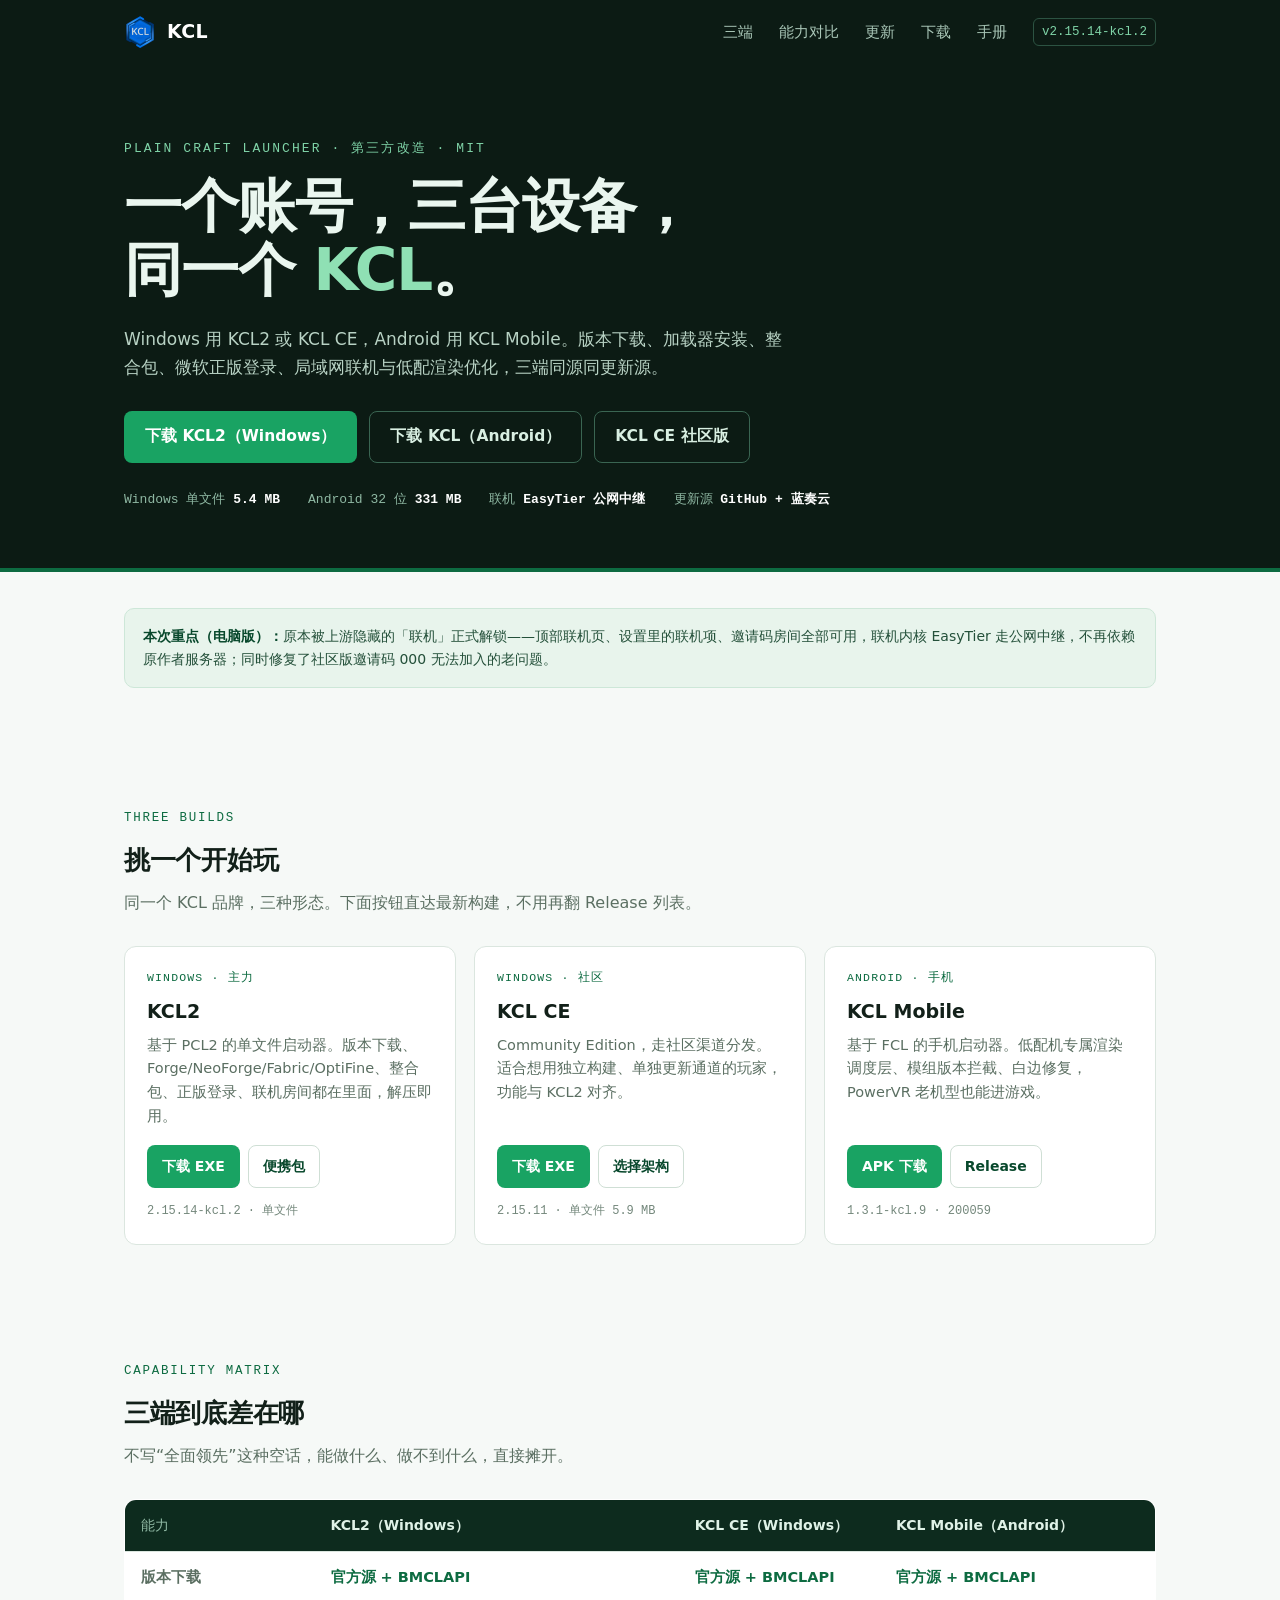
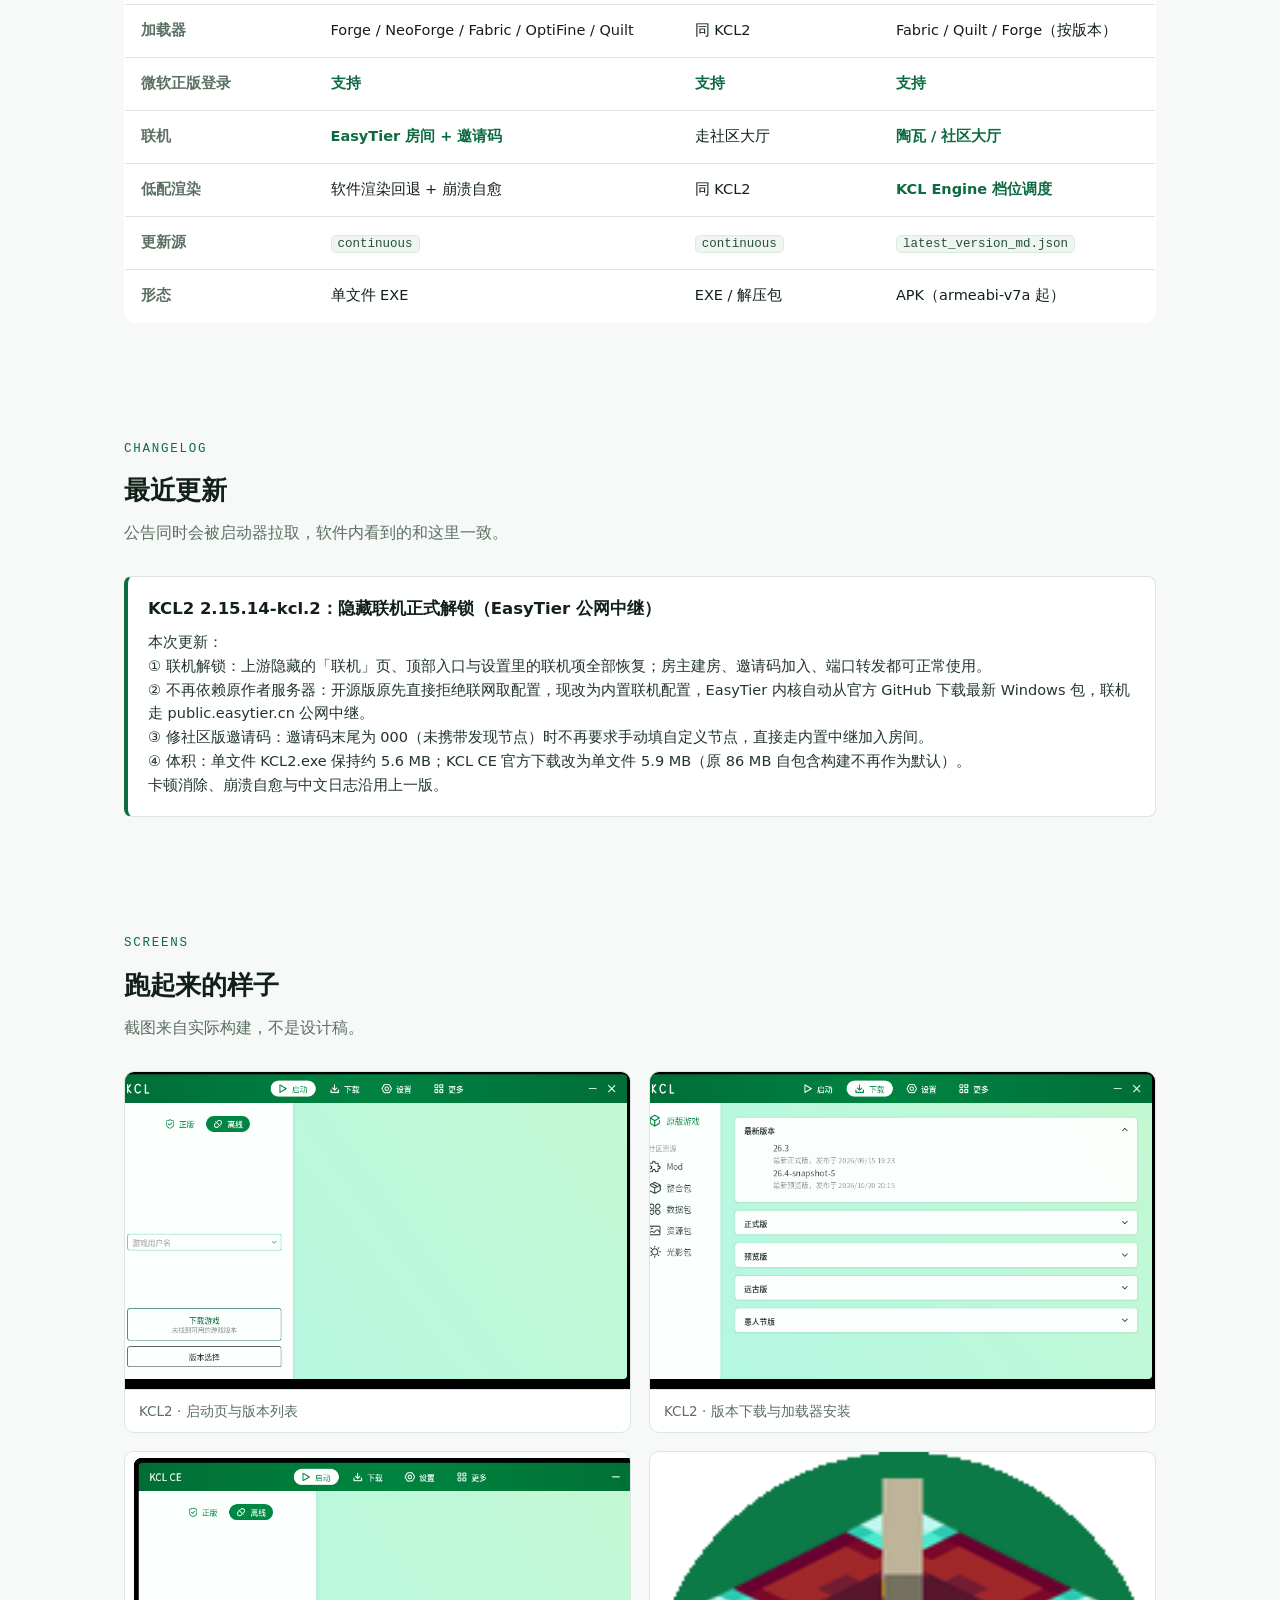
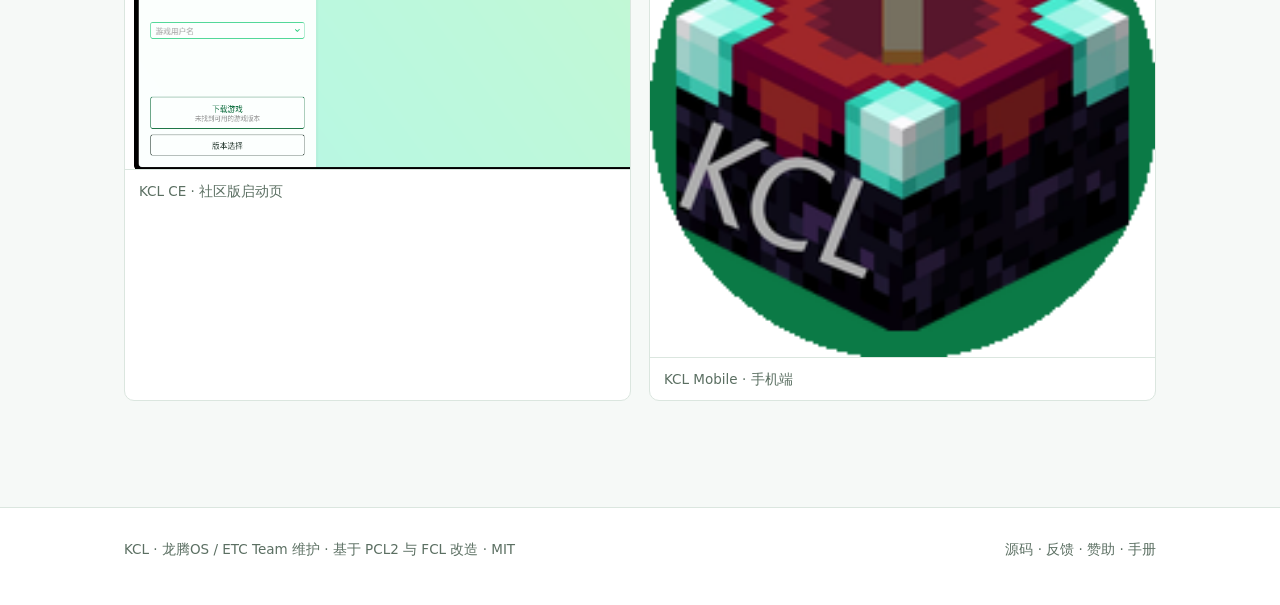
==== index.html @ f0f4d87a "deploy: site update 8f0c1348a85787eb7b6ca7f1486d48c932dc499e" ====
<!doctype html>
<html lang="zh-CN">
<head>
<meta charset="utf-8">
<meta name="viewport" content="width=device-width,initial-scale=1">
<title>KCL · Minecraft 启动器家族</title>
<meta name="description" content="KCL 是三端 Minecraft 启动器：Windows 的 KCL2 与 KCL CE、Android 的 KCL Mobile。基于 PCL2 与 FCL 改造，自带下载加速、正版登录、联机大厅与低配渲染优化。">
<link rel="icon" type="image/x-icon" href="favicon.ico">
<link rel="apple-touch-icon" href="assets/logo.png">
<link rel="stylesheet" href="assets/site.css">
</head>
<body>

<header class="nav"><div class="wrap">
  <a class="brand" href="index.html"><img src="assets/logo.png" alt="KCL">KCL</a>
  <div class="sp"></div>
  <a class="nl" href="#products">三端</a>
  <a class="nl" href="#matrix">能力对比</a>
  <a class="nl" href="#logs">更新</a>
  <a class="nl" href="download.html">下载</a>
  <a class="nl" href="manual.html">手册</a>
  <span class="ver" id="ver-top">v2.15.14-kcl.2</span>
</div></header>

<section class="hero"><div class="wrap">
  <p class="eyebrow">PLAIN CRAFT LAUNCHER · 第三方改造 · MIT</p>
  <h1>一个账号，三台设备，<br>同一个 <em>KCL</em>。</h1>
  <p class="lead">Windows 用 KCL2 或 KCL CE，Android 用 KCL Mobile。版本下载、加载器安装、整合包、微软正版登录、局域网联机与低配渲染优化，三端同源同更新源。</p>
  <div class="cta">
    <a class="btn primary" href="download.html#kcl2">下载 KCL2（Windows）</a>
    <a class="btn ghost" href="download.html#mobile">下载 KCL（Android）</a>
    <a class="btn ghost" href="download.html#ce">KCL CE 社区版</a>
  </div>
  <div class="meta">
    <span>Windows 单文件 <b id="m-kcl2">5.4 MB</b></span>
    <span>Android 32 位 <b id="m-mobile">84 MB</b></span>
    <span>联机 <b>EasyTier 公网中继</b></span>
    <span>更新源 <b>GitHub + 蓝奏云</b></span>
  </div>
</div></section>

<section class="blk tight"><div class="wrap">
  <div class="notice">
    <b>本次重点（电脑版）：</b>原本被上游隐藏的「联机」正式解锁——顶部联机页、设置里的联机项、邀请码房间全部可用，联机内核 EasyTier 走公网中继，不再依赖原作者服务器；同时修复了社区版邀请码 000 无法加入的老问题。
  </div>
</div></section>

<section class="blk" id="products"><div class="wrap">
  <p class="kicker">Three builds</p>
  <h2 class="sec">挑一个开始玩</h2>
  <p class="sub">同一个 KCL 品牌，三种形态。下面按钮直达最新构建，不用再翻 Release 列表。</p>
  <div class="grid3">
    <div class="p">
      <div class="tag">WINDOWS · 主力</div>
      <h3>KCL2</h3>
      <p class="desc">基于 PCL2 的单文件启动器。版本下载、Forge/NeoForge/Fabric/OptiFine、整合包、正版登录、联机房间都在里面，解压即用。</p>
      <div class="row">
        <a class="btn primary" href="https://github.com/ETQWFD/KCL2/releases/latest/download/KCL2.exe">下载 EXE</a>
        <a class="btn paper" href="https://github.com/ETQWFD/KCL2/releases/latest/download/KCL2-portable.zip">便携包</a>
      </div>
      <div class="meta" id="v-kcl2">2.15.14-kcl.2 · 单文件</div>
    </div>
    <div class="p">
      <div class="tag">WINDOWS · 社区</div>
      <h3>KCL CE</h3>
      <p class="desc">Community Edition，走社区渠道分发。适合想用独立构建、单独更新通道的玩家，功能与 KCL2 对齐。</p>
      <div class="row">
        <a class="btn primary" href="https://github.com/ETQWFD/KCL-CE/releases/download/continuous/KCLCE.exe">下载 EXE</a>
        <a class="btn paper" href="download.html#ce">选择架构</a>
      </div>
      <div class="meta" id="v-ce">2.15.11 · 单文件 5.9 MB</div>
    </div>
    <div class="p">
      <div class="tag">ANDROID · 手机</div>
      <h3>KCL Mobile</h3>
      <p class="desc">基于 FCL 的手机启动器。低配机专属渲染调度层、模组版本拦截、白边修复，PowerVR 老机型也能进游戏。</p>
      <div class="row">
        <a class="btn primary" href="download.html#mobile">APK 下载</a>
        <a class="btn paper" href="https://github.com/ETQWFD/KCL-Mobile/releases/latest">Release</a>
      </div>
      <div class="meta" id="v-mobile">1.3.1-kcl.9 · 200059</div>
    </div>
  </div>
</div></section>

<section class="blk" id="matrix"><div class="wrap">
  <p class="kicker">Capability matrix</p>
  <h2 class="sec">三端到底差在哪</h2>
  <p class="sub">不写“全面领先”这种空话，能做什么、做不到什么，直接摊开。</p>
  <table class="matrix">
    <thead><tr><th>能力</th><th>KCL2（Windows）</th><th>KCL CE（Windows）</th><th>KCL Mobile（Android）</th></tr></thead>
    <tbody>
      <tr><td>版本下载</td><td class="yes">官方源 + BMCLAPI</td><td class="yes">官方源 + BMCLAPI</td><td class="yes">官方源 + BMCLAPI</td></tr>
      <tr><td>加载器</td><td>Forge / NeoForge / Fabric / OptiFine / Quilt</td><td>同 KCL2</td><td>Fabric / Quilt / Forge（按版本）</td></tr>
      <tr><td>微软正版登录</td><td class="yes">支持</td><td class="yes">支持</td><td class="yes">支持</td></tr>
      <tr><td>联机</td><td class="yes">EasyTier 房间 + 邀请码</td><td>走社区大厅</td><td class="yes">陶瓦 / 社区大厅</td></tr>
      <tr><td>低配渲染</td><td>软件渲染回退 + 崩溃自愈</td><td>同 KCL2</td><td class="yes">KCL Engine 档位调度</td></tr>
      <tr><td>更新源</td><td><code>continuous</code></td><td><code>continuous</code></td><td><code>latest_version_md.json</code></td></tr>
      <tr><td>形态</td><td>单文件 EXE</td><td>EXE / 解压包</td><td>APK（armeabi-v7a 起）</td></tr>
    </tbody>
  </table>
</div></section>

<section class="blk" id="logs"><div class="wrap">
  <p class="kicker">Changelog</p>
  <h2 class="sec">最近更新</h2>
  <p class="sub">公告同时会被启动器拉取，软件内看到的和这里一致。</p>
  <div class="logs" id="logs-list"><p class="logs-empty">正在读取公告…</p></div>
</div></section>

<section class="blk"><div class="wrap">
  <p class="kicker">Screens</p>
  <h2 class="sec">跑起来的样子</h2>
  <p class="sub">截图来自实际构建，不是设计稿。</p>
  <div class="shots">
    <figure><img src="assets/shot-home.png" alt="KCL2 主界面" loading="lazy"><figcaption>KCL2 · 启动页与版本列表</figcaption></figure>
    <figure><img src="assets/shot-download.png" alt="KCL2 下载页" loading="lazy"><figcaption>KCL2 · 版本下载与加载器安装</figcaption></figure>
    <figure><img src="assets/ce-home.png" alt="KCL CE 主界面" loading="lazy"><figcaption>KCL CE · 社区版启动页</figcaption></figure>
    <figure><img src="assets/kcl-mobile.png" alt="KCL Mobile" loading="lazy"><figcaption>KCL Mobile · 手机端</figcaption></figure>
  </div>
</div></section>

<footer><div class="wrap">
  <div>KCL · 龙腾OS / ETC Team 维护 · 基于 PCL2 与 FCL 改造 · MIT</div>
  <div>
    <a href="https://github.com/ETQWFD/KCL2">源码</a> ·
    <a href="https://github.com/ETQWFD/KCL2/issues">反馈</a> ·
    <a href="https://b23.tv/o42pOXH">赞助</a> ·
    <a href="manual.html">手册</a>
  </div>
</div></footer>

<script>
(function(){
  function fmt(bytes){if(!bytes)return'';var mb=bytes/1048576;return (mb>=100?mb.toFixed(0):mb.toFixed(1))+' MB';}
  fetch('_data/stats.json?t='+Date.now(),{cache:'no-store'}).then(function(r){return r.json()}).then(function(d){
    var R=d.repos||{};
    if(R.kcl2){var a=(R.kcl2.assets||[]).filter(function(x){return /KCL2\.exe$/.test(x.name)})[0];
      if(a){document.getElementById('m-kcl2').textContent=fmt(a.size);}
      var vt=document.getElementById('ver-top');if(vt&&R.kcl2.tag==='continuous')vt.textContent='v2.15.14-kcl.2';}
    if(R.mobile){var b=(R.mobile.assets||[]).filter(function(x){return /\.apk$/.test(x.name)})[0];
      if(b){document.getElementById('m-mobile').textContent=fmt(b.size);}}
  }).catch(function(){});

  fetch('announce.json?t='+Date.now(),{cache:'no-store'}).then(function(r){return r.json()}).then(function(a){
    if(!a||!a.enabled||!a.title)return;
    var list=document.getElementById('logs-list');
    list.innerHTML='<article class="log"><h3>'+esc(a.title)+'</h3><p>'+esc(a.content||'')+'</p></article>';
  }).catch(function(){});
  function esc(s){return String(s).replace(/[&<>"]/g,function(c){return {'&':'&amp;','<':'&lt;','>':'&gt;','"':'&quot;'}[c];});}
})();
</script>
</body>
</html>
---- assets/site.css ----
/* KCL 官网统一样式 —— 2026 重构版 */
:root{
  --ink:#122019; --ink-2:#22362b; --mut:#5b6f62;
  --green:#0d6b41; --green-d:#08482c; --green-l:#e8f4ec;
  --line:#dbe6df; --paper:#f6f9f7; --card:#ffffff;
  --mono:"Cascadia Mono","JetBrains Mono",Consolas,"Courier New",monospace;
}
*{box-sizing:border-box}
html{scroll-behavior:smooth}
body{margin:0;background:var(--paper);color:var(--ink);
  font-family:"Segoe UI","PingFang SC","Microsoft YaHei",system-ui,sans-serif;
  line-height:1.65;font-size:16px;-webkit-font-smoothing:antialiased}
a{color:var(--green);text-decoration:none}
img{max-width:100%}
.wrap{max-width:1080px;margin:0 auto;padding:0 24px}

/* 顶栏 */
.nav{position:sticky;top:0;z-index:20;background:#0c1b14;color:#e9f5ee}
.nav .wrap{display:flex;align-items:center;gap:26px;height:64px}
.brand{display:flex;align-items:center;gap:11px;font-weight:800;font-size:19px;color:#fff;letter-spacing:.02em}
.brand img{width:32px;height:32px;border-radius:8px}
.nav .sp{flex:1}
.nav a.nl{color:#a9c6b7;font-size:15px}
.nav a.nl:hover{color:#fff}
.nav .ver{font-family:var(--mono);font-size:12.5px;color:#7fd3a7;border:1px solid #2c5342;border-radius:6px;padding:3px 8px}

/* 首屏 */
.hero{background:#0c1b14;color:#eaf6ef;padding:74px 0 58px;border-bottom:4px solid var(--green)}
.hero .eyebrow{font-family:var(--mono);font-size:13px;letter-spacing:.16em;color:#7fd3a7;margin:0 0 16px}
.hero h1{margin:0;font-size:clamp(34px,5.2vw,58px);line-height:1.1;letter-spacing:-.02em;font-weight:800}
.hero h1 em{font-style:normal;color:#8fe0b4}
.hero p.lead{margin:22px 0 30px;max-width:660px;color:#b8d2c4;font-size:17px}
.hero .cta{display:flex;gap:12px;flex-wrap:wrap;align-items:center}
.btn{display:inline-flex;align-items:center;gap:8px;padding:12px 20px;border-radius:8px;font-weight:700;font-size:15.5px;border:1px solid transparent;transition:transform .12s ease,background .12s}
.btn:hover{transform:translateY(-1px)}
.btn.primary{background:#19a363;color:#fff}
.btn.primary:hover{background:#148a53}
.btn.ghost{background:transparent;color:#d9efe2;border-color:#3a6552}
.btn.ghost:hover{border-color:#7fd3a7}
.btn.paper{background:#fff;color:var(--green-d);border-color:#cfdfd5}
.hero .meta{margin-top:26px;display:flex;gap:28px;flex-wrap:wrap;font-family:var(--mono);font-size:13px;color:#8fb8a3}
.hero .meta b{color:#fff;font-weight:600}

/* 通用区块 */
section.blk{padding:58px 0}
section.blk.tight{padding:36px 0}
h2.sec{margin:0 0 8px;font-size:26px;letter-spacing:-.01em}
p.sub{margin:0 0 30px;color:var(--mut)}
.kicker{font-family:var(--mono);font-size:12.5px;letter-spacing:.14em;color:var(--green);text-transform:uppercase;margin:0 0 10px}

/* 三端矩阵 */
.matrix{width:100%;border-collapse:collapse;background:var(--card);border:1px solid var(--line);border-radius:12px;overflow:hidden}
.matrix th,.matrix td{padding:14px 16px;text-align:left;border-bottom:1px solid var(--line);font-size:14.5px}
.matrix thead th{background:#0d2b1e;color:#dff2e7;font-weight:700;font-size:14px}
.matrix thead th:first-child{width:190px;color:#8fb8a3;font-weight:500}
.matrix tbody tr:last-child td{border-bottom:0}
.matrix td:first-child{color:var(--mut);font-weight:600}
.matrix .yes{color:#0d6b41;font-weight:700}
.matrix .no{color:#9aaba2}
.matrix code{font-family:var(--mono);font-size:12.5px;background:#eff6f2;border:1px solid #dcebe2;border-radius:5px;padding:1px 6px;color:#24503a}

/* 产品卡 */
.grid3{display:grid;grid-template-columns:repeat(3,1fr);gap:18px}
.p{background:var(--card);border:1px solid var(--line);border-radius:12px;padding:22px;display:flex;flex-direction:column}
.p .tag{font-family:var(--mono);font-size:11.5px;letter-spacing:.1em;color:var(--green);margin-bottom:8px}
.p h3{margin:0 0 6px;font-size:19px}
.p .desc{color:var(--mut);font-size:14.5px;margin:0 0 16px;flex:1}
.p .row{display:flex;gap:8px;flex-wrap:wrap}
.p .row .btn{padding:9px 14px;font-size:14px}
.p .meta{font-family:var(--mono);font-size:12px;color:#73877b;margin-top:14px}

/* 更新日志 */
.logs{display:grid;gap:14px}
.log{background:#fff;border:1px solid var(--line);border-left:4px solid var(--green);border-radius:8px;padding:18px 20px}
.log h3{margin:0 0 6px;font-size:16.5px}
.log .date{font-family:var(--mono);font-size:12px;color:#73877b}
.log p{margin:8px 0 0;color:var(--ink-2);font-size:14.5px;white-space:pre-line}
.logs-empty{color:var(--mut);font-size:14px}

/* 截图 */
.shots{display:grid;grid-template-columns:repeat(2,1fr);gap:18px}
.shots figure{margin:0;background:#fff;border:1px solid var(--line);border-radius:10px;overflow:hidden}
.shots img{display:block;width:100%}
.shots figcaption{padding:10px 14px;font-size:13.5px;color:var(--mut);border-top:1px solid var(--line)}

/* 下载页产品块 */
.dcard{background:#fff;border:1px solid var(--line);border-radius:12px;padding:26px 26px 22px;margin:0 0 22px;scroll-margin-top:90px}
.dcard h2{margin:0 0 4px;font-size:22px}
.dcard .sub2{color:var(--mut);font-size:14.5px;margin:0 0 18px}
.dcard .dlrow{display:flex;gap:10px;flex-wrap:wrap}
.dcard .alt{margin-top:14px;font-size:14px;color:var(--mut)}
.notice{background:var(--green-l);border:1px solid #cde7d8;border-radius:10px;padding:16px 18px;color:#24503a;font-size:14px;margin:0 0 26px}
.notice b{color:var(--green-d)}
.pill{display:inline-block;font-family:var(--mono);font-size:12px;background:#eef7f1;border:1px solid #cde7d8;color:#24503a;border-radius:20px;padding:2px 10px;margin-left:8px;vertical-align:middle}

footer{border-top:1px solid var(--line);margin-top:48px;padding:30px 0 44px;color:var(--mut);font-size:13.5px;background:#fff}
footer .wrap{display:flex;gap:24px;flex-wrap:wrap;justify-content:space-between}
footer a{color:var(--mut)}
footer a:hover{color:var(--green)}

@media(max-width:860px){
  .grid3{grid-template-columns:1fr}
  .shots{grid-template-columns:1fr}
  .hero{padding:54px 0 42px}
  .nav .wrap{height:56px;gap:14px}
  .nav a.nl{font-size:13.5px}
  .nav .ver{display:none}
  .matrix thead th:first-child{width:auto}
  .matrix th,.matrix td{padding:11px 10px;font-size:13.5px}
}
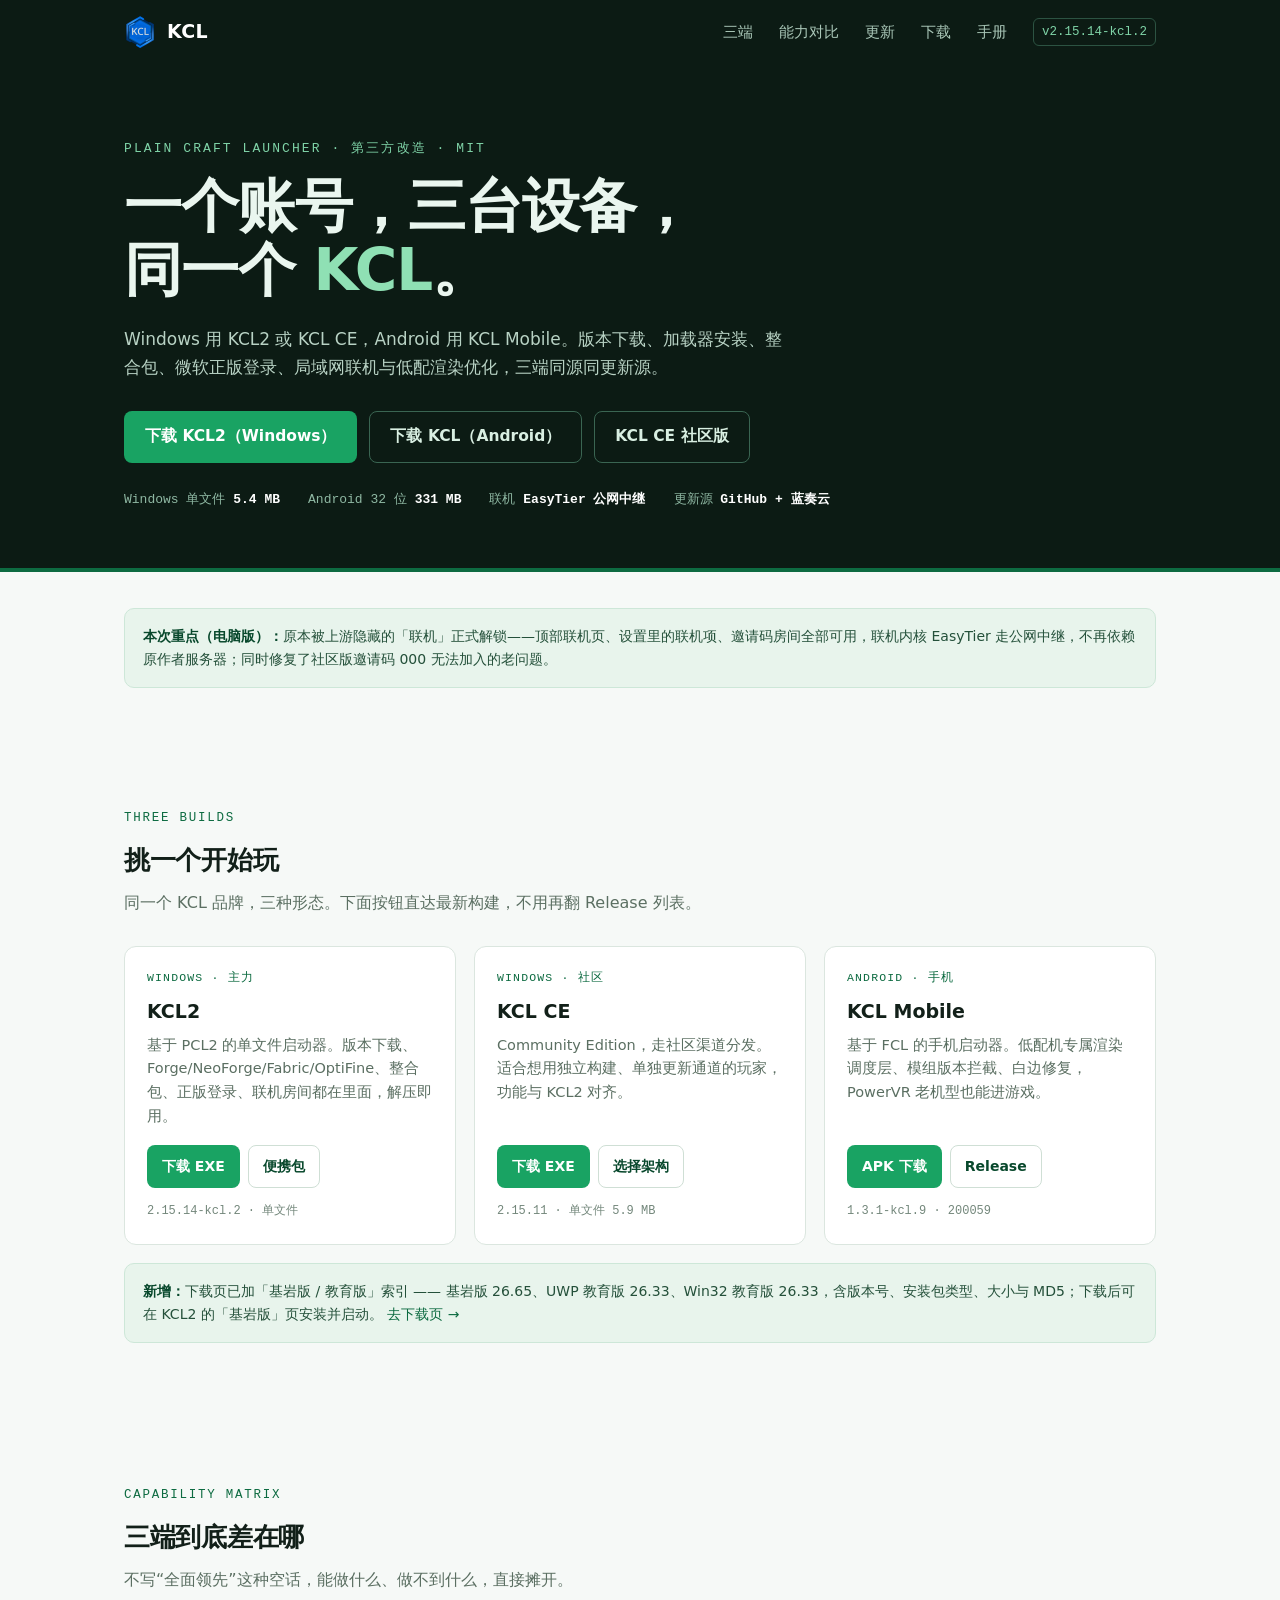
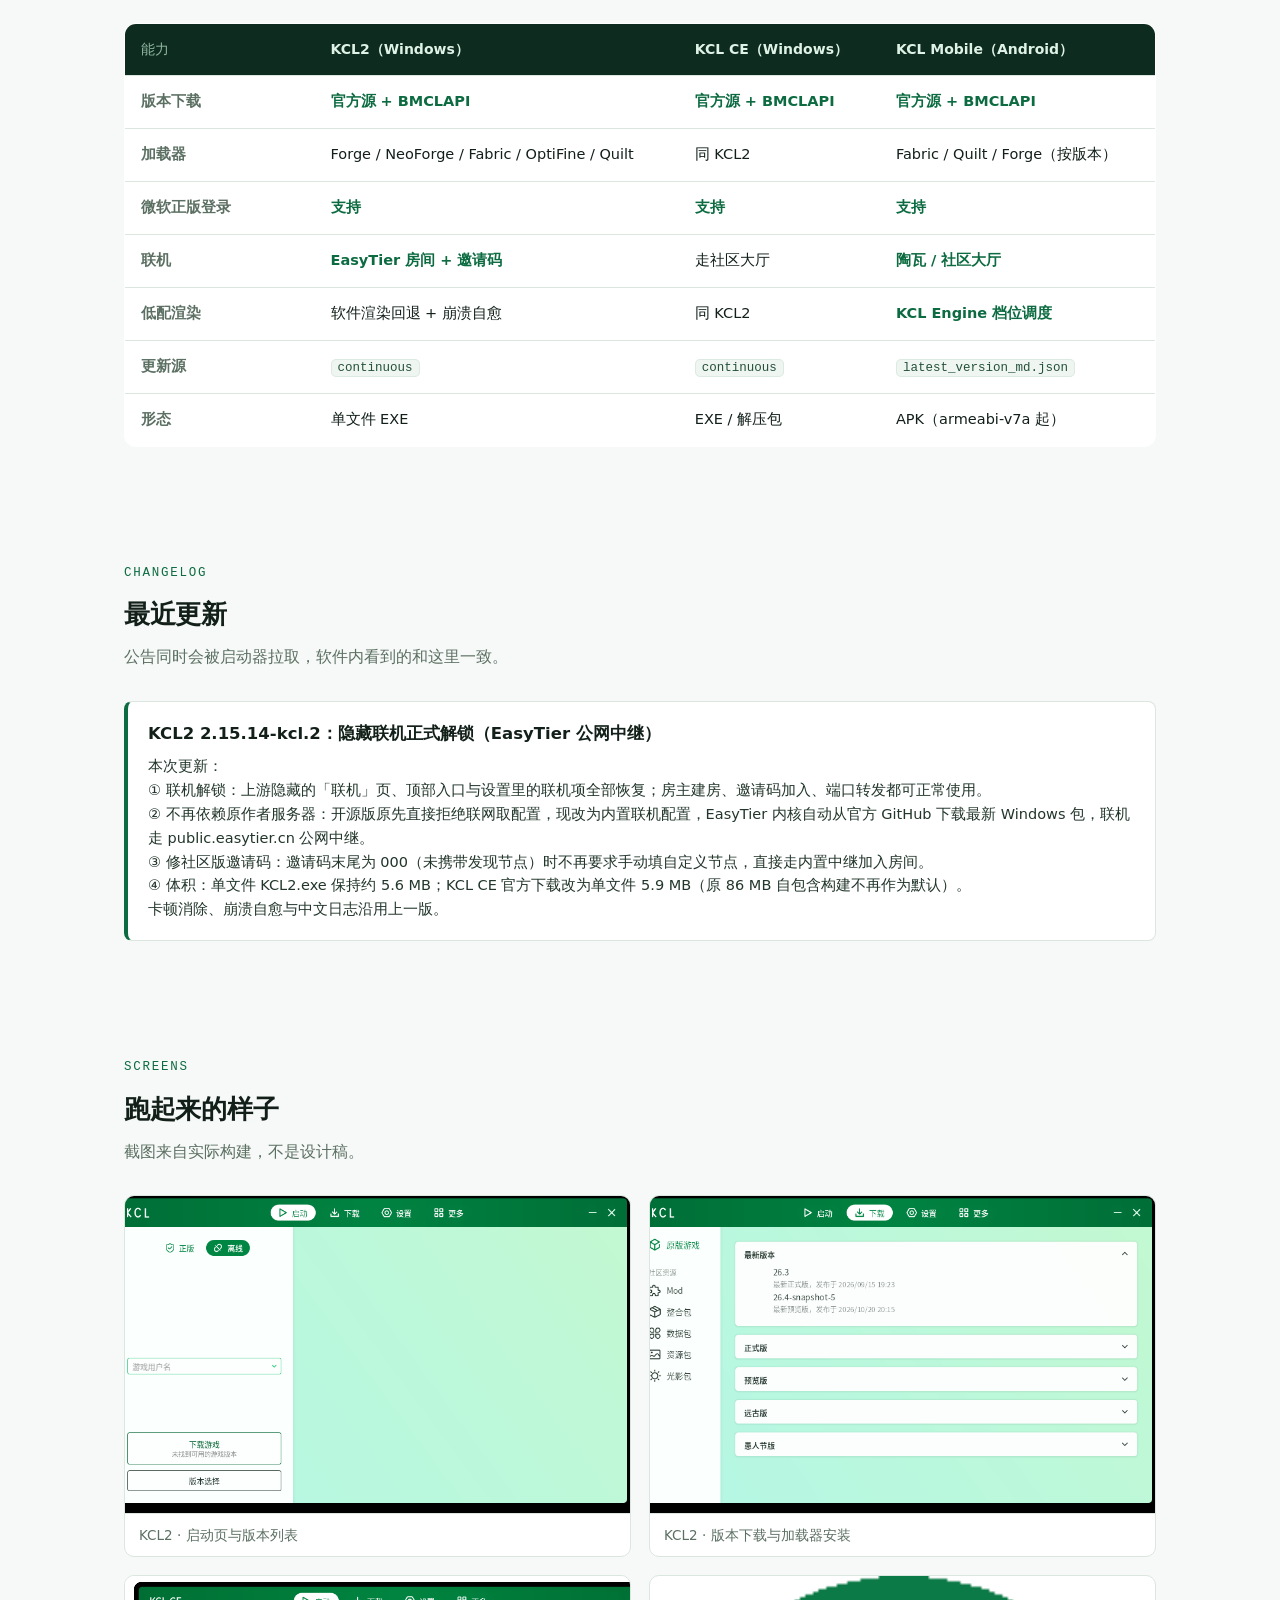
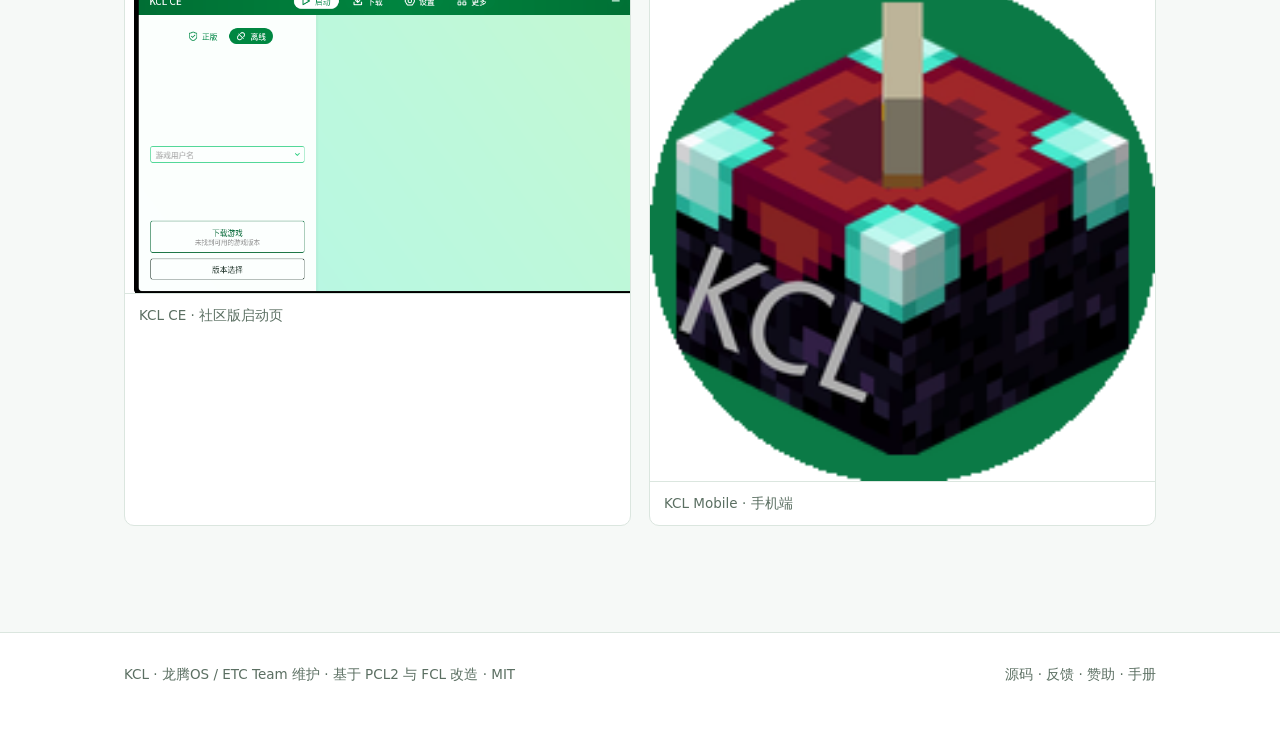
==== commit 06a1bb08: "deploy: site update b373b29fe7895dc1f6151ed5f13cbdd9205ab637" ====
--- a/index.html
+++ b/index.html
@@ -81,6 +81,10 @@
       <div class="meta" id="v-mobile">1.3.1-kcl.9 · 200059</div>
     </div>
   </div>
+  <div class="notice" style="margin-top:18px">
+    <b>新增：</b>下载页已加「基岩版 / 教育版」索引 —— 基岩版 26.65、UWP 教育版 26.33、Win32 教育版 26.33，含版本号、安装包类型、大小与 MD5；下载后可在 KCL2 的「基岩版」页安装并启动。
+    <a href="download.html#bedrock">去下载页 →</a>
+  </div>
 </div></section>
 
 <section class="blk" id="matrix"><div class="wrap">
--- a/assets/site.css
+++ b/assets/site.css
@@ -108,3 +108,20 @@
   .matrix thead th:first-child{width:auto}
   .matrix th,.matrix td{padding:11px 10px;font-size:13.5px}
 }
+
+/* 基岩版 / 教育版 下载表 */
+.bgroup{margin:22px 0 6px;padding-top:6px;border-top:1px dashed var(--line)}
+.bgroup h3{margin:10px 0 6px;font-size:18px;color:var(--green-d)}
+.btable{display:flex;flex-direction:column;gap:8px;margin:6px 0 4px}
+.brow{display:flex;align-items:center;gap:14px;justify-content:space-between;
+  background:var(--card);border:1px solid var(--line);border-radius:10px;padding:12px 14px}
+.binfo{display:flex;flex-direction:column;gap:3px;min-width:0}
+.binfo b{font-size:15.5px}
+.bmeta{font-family:var(--mono);font-size:12.5px;color:var(--mut);word-break:break-all}
+.bhash{font-family:var(--mono);font-size:11.5px;color:#8aa296;word-break:break-all}
+.bbtn{flex:0 0 auto}
+.bbtn .btn{padding:9px 16px;font-size:14px}
+@media (max-width:640px){
+  .brow{flex-direction:column;align-items:stretch;gap:8px}
+  .bbtn .btn{width:100%;justify-content:center}
+}
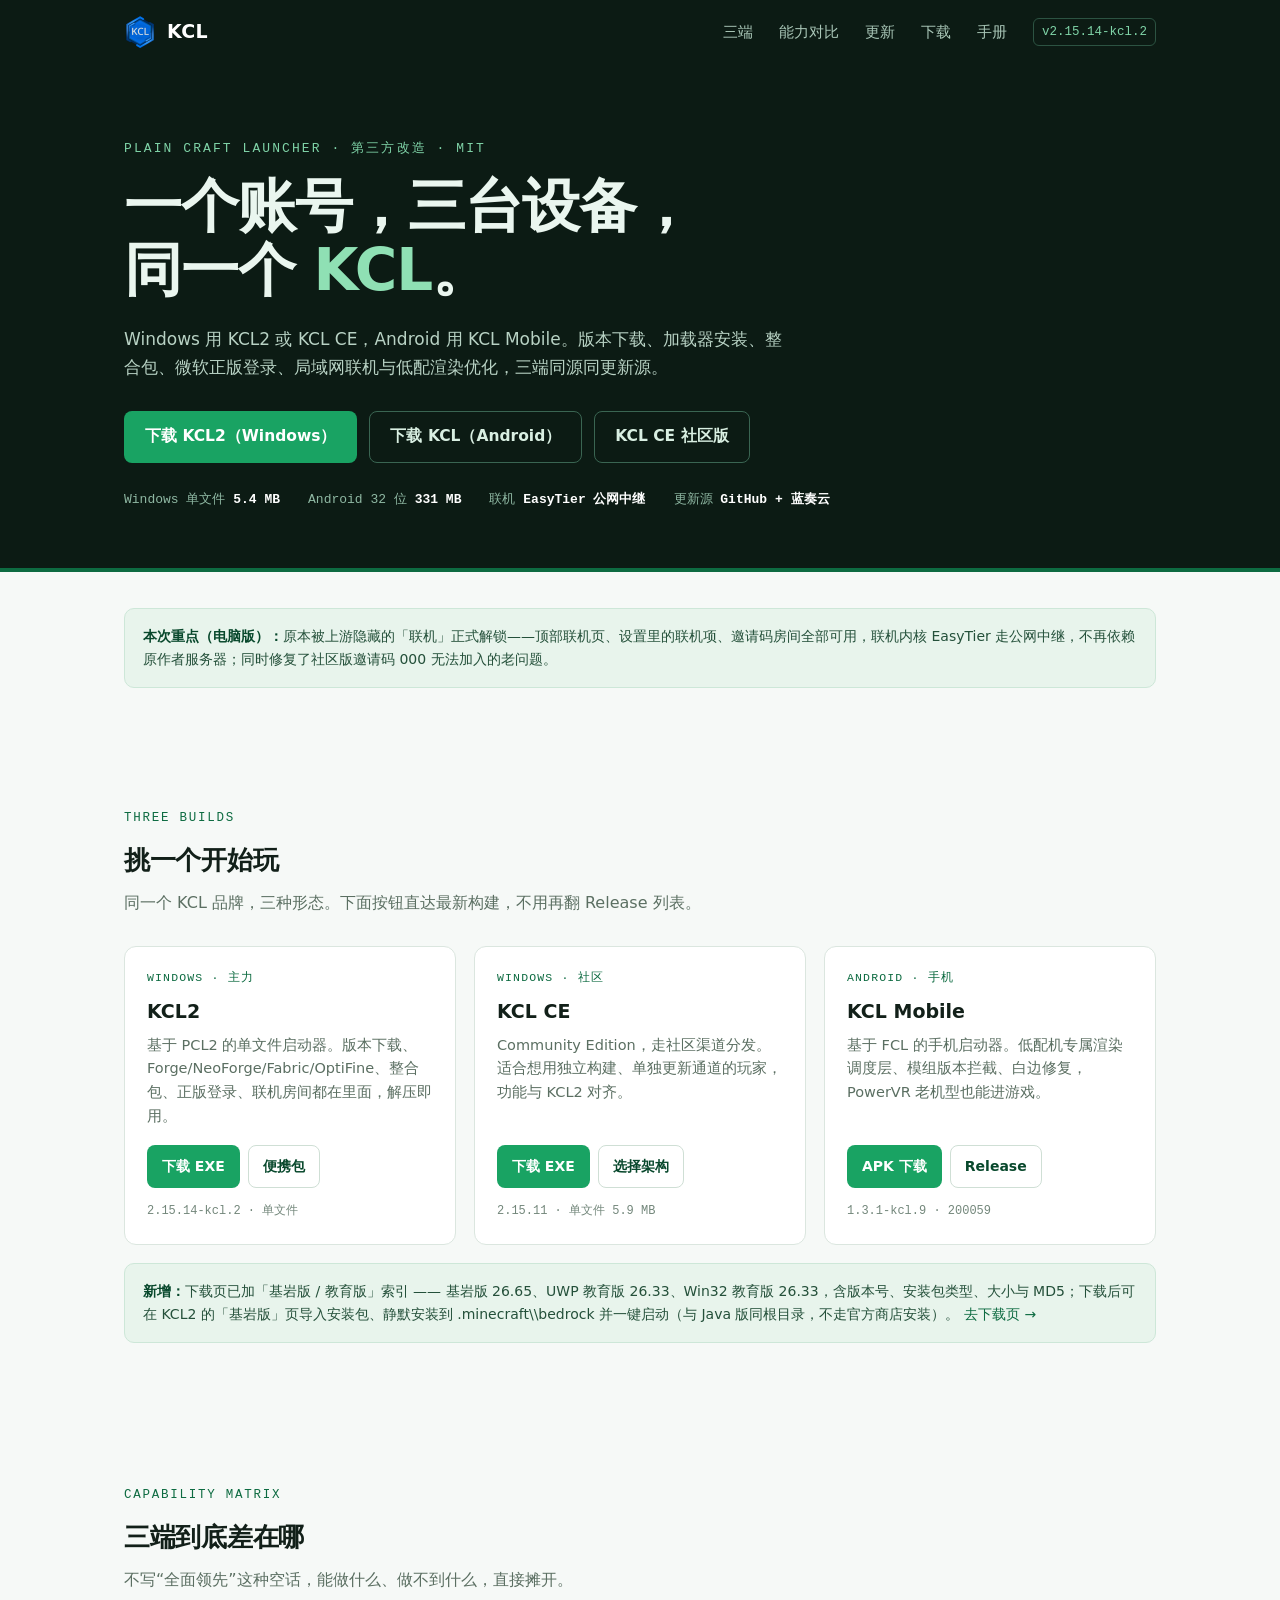
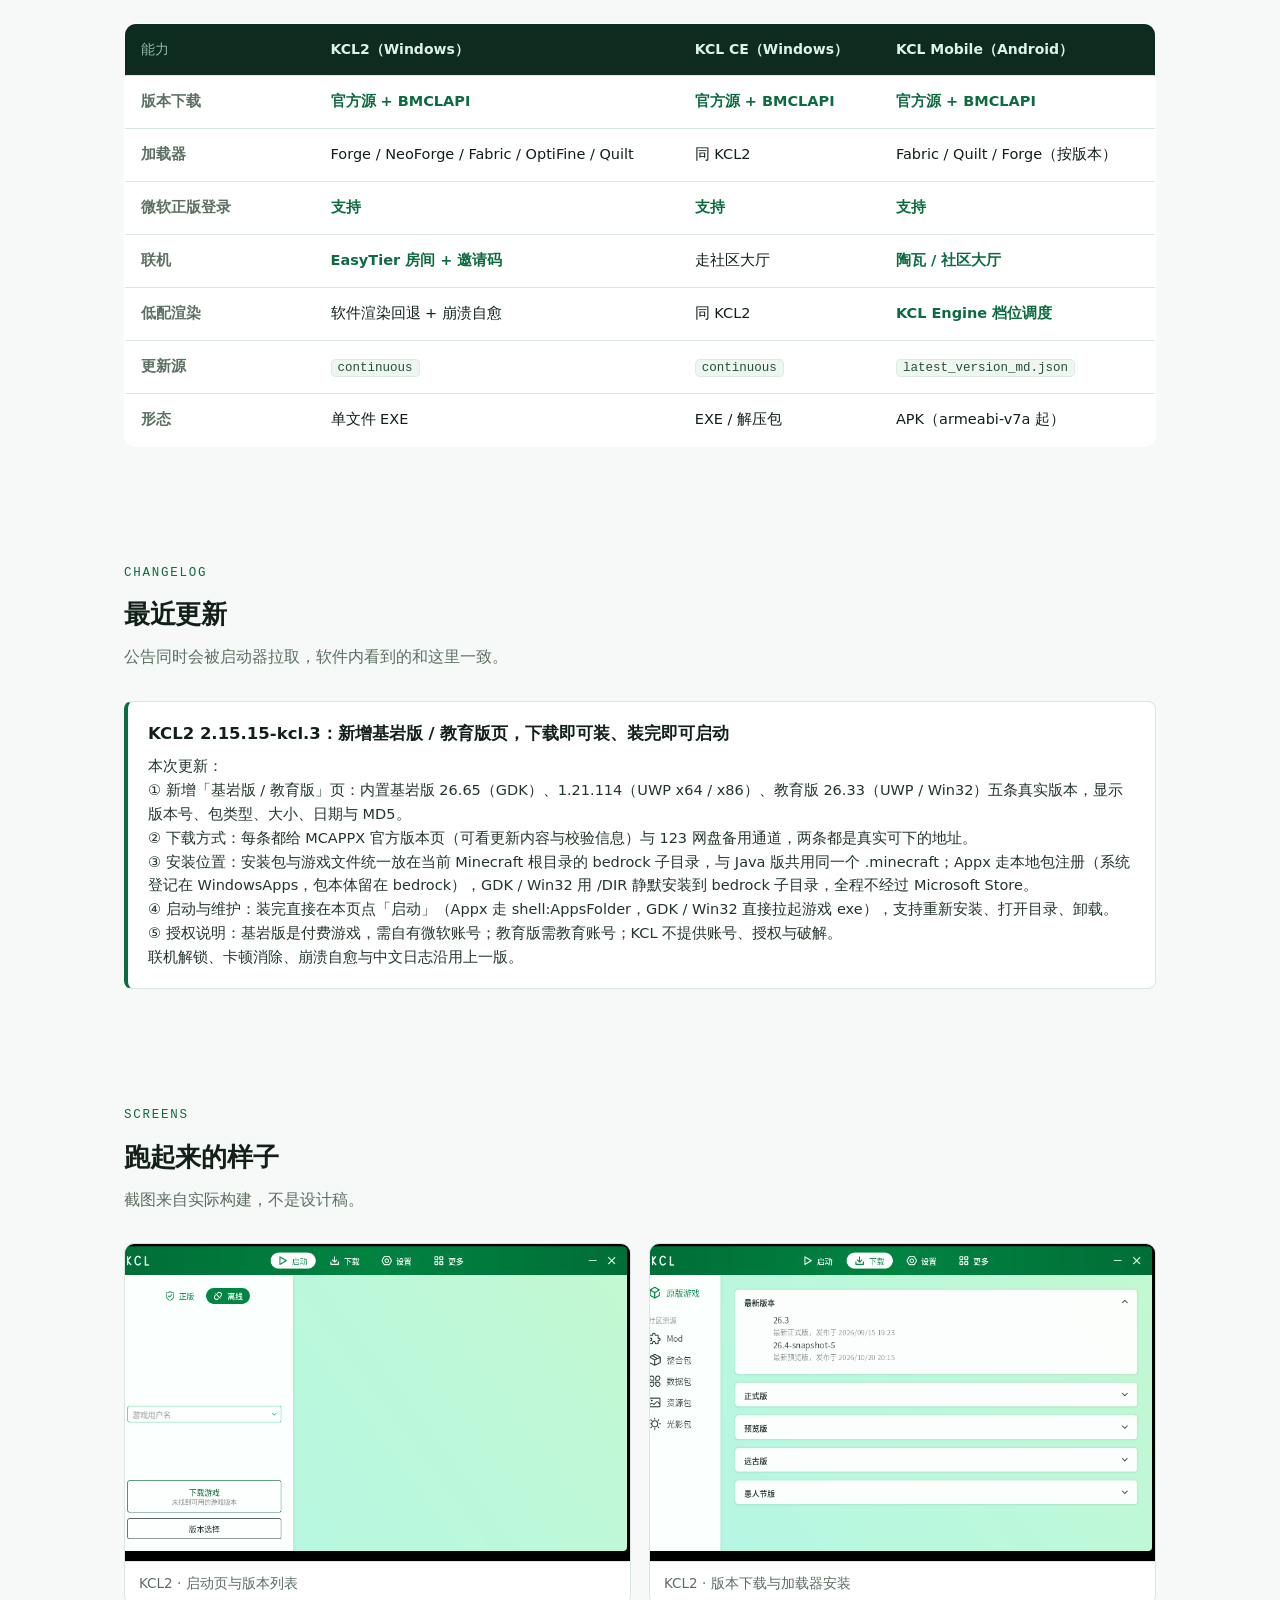
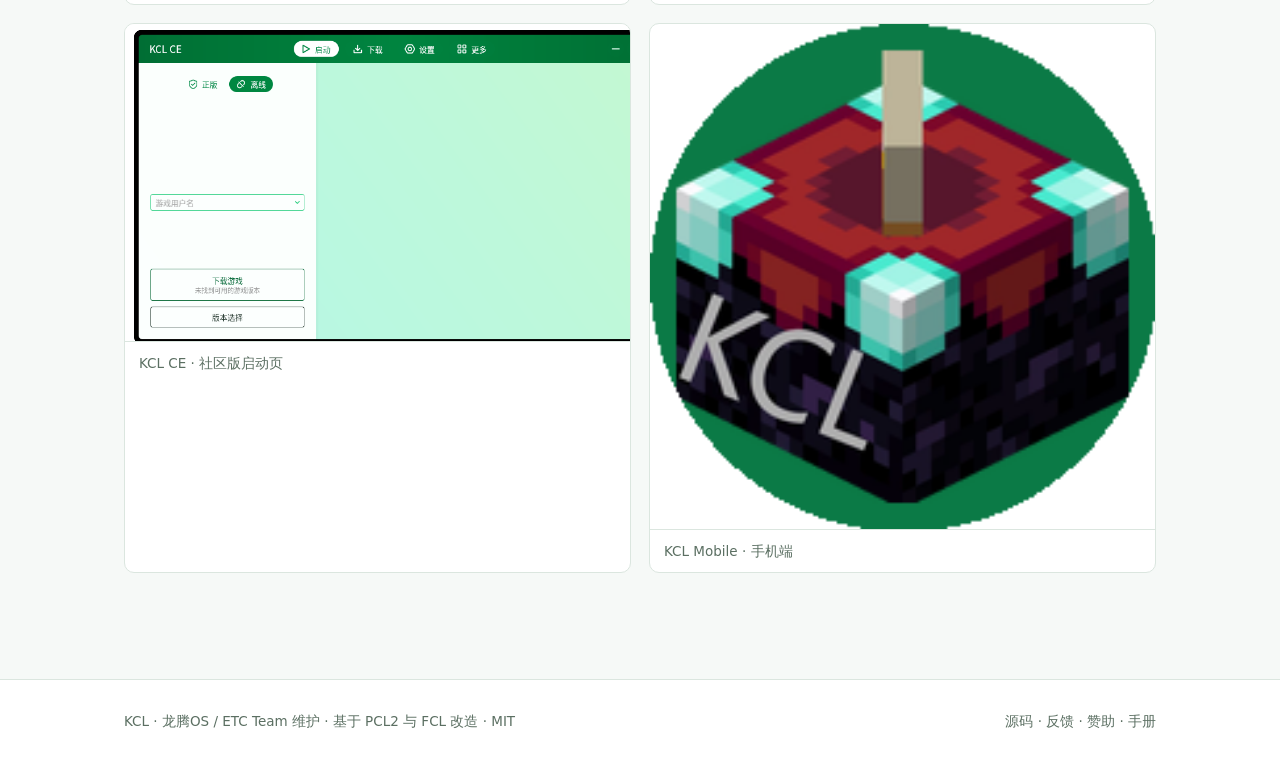
==== commit 04be2b92: "deploy: site update 82abe6e71ca1da98b0ce5f5958cf8eb8a9fc85d7" ====
--- a/index.html
+++ b/index.html
@@ -82,7 +82,7 @@
     </div>
   </div>
   <div class="notice" style="margin-top:18px">
-    <b>新增：</b>下载页已加「基岩版 / 教育版」索引 —— 基岩版 26.65、UWP 教育版 26.33、Win32 教育版 26.33，含版本号、安装包类型、大小与 MD5；下载后可在 KCL2 的「基岩版」页安装并启动。
+    <b>新增：</b>下载页已加「基岩版 / 教育版」索引 —— 基岩版 26.65、UWP 教育版 26.33、Win32 教育版 26.33，含版本号、安装包类型、大小与 MD5；下载后可在 KCL2 的「基岩版」页导入安装包、静默安装到 .minecraft\\bedrock 并一键启动（与 Java 版同根目录，不走官方商店安装）。
     <a href="download.html#bedrock">去下载页 →</a>
   </div>
 </div></section>
--- a/assets/site.css
+++ b/assets/site.css
@@ -119,7 +119,7 @@
 .binfo b{font-size:15.5px}
 .bmeta{font-family:var(--mono);font-size:12.5px;color:var(--mut);word-break:break-all}
 .bhash{font-family:var(--mono);font-size:11.5px;color:#8aa296;word-break:break-all}
-.bbtn{flex:0 0 auto}
+.bbtn{display:flex;gap:8px;flex-wrap:wrap;flex:0 0 auto}
 .bbtn .btn{padding:9px 16px;font-size:14px}
 @media (max-width:640px){
   .brow{flex-direction:column;align-items:stretch;gap:8px}
